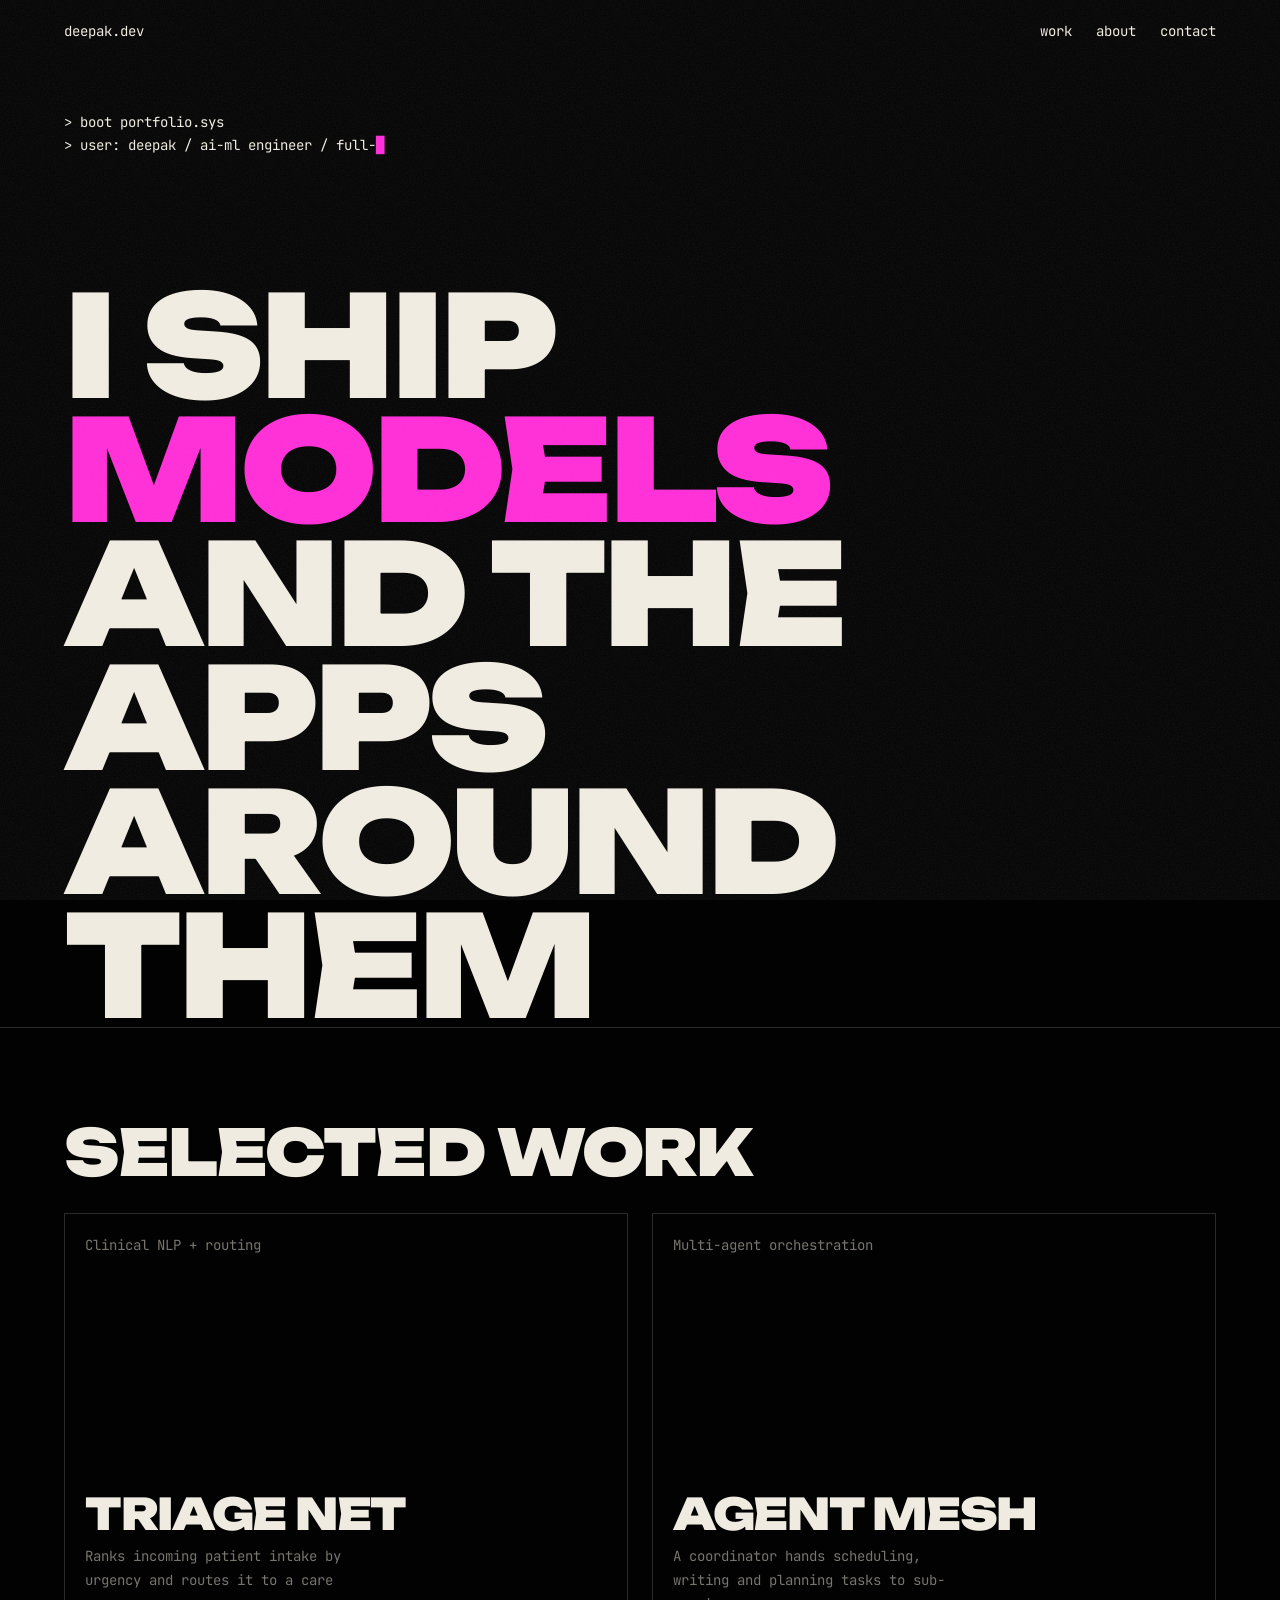
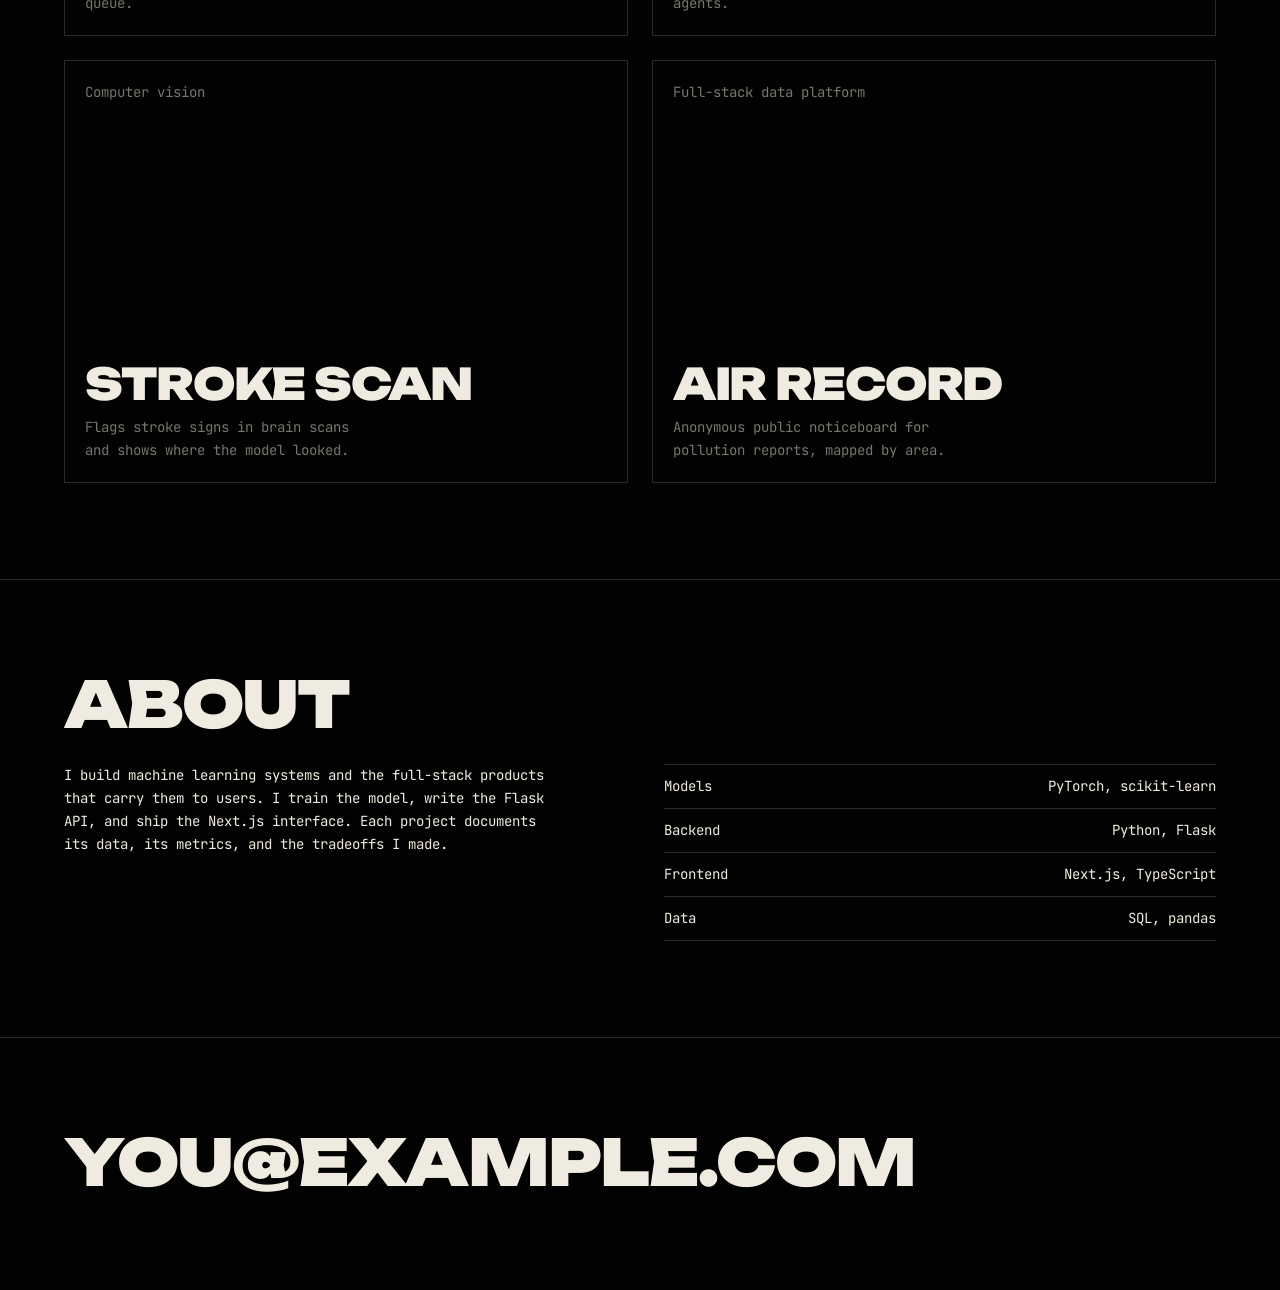
==== index.html @ a80f63e1 "init" ====
<!DOCTYPE html>
<html lang="en">
<head>
<meta charset="utf-8">
<meta name="viewport" content="width=device-width, initial-scale=1">
<title>Deepak | AI/ML Engineer</title>
<meta name="description" content="AI/ML engineer and full-stack developer. I ship models and the apps around them.">
<meta name="theme-color" content="#020202">
<link rel="preconnect" href="https://fonts.googleapis.com"><link rel="preconnect" href="https://fonts.gstatic.com" crossorigin><link href="https://fonts.googleapis.com/css2?family=JetBrains+Mono&amp;family=Unbounded:wght@900&amp;display=swap" rel="stylesheet">
<link rel="stylesheet" href="style.css">
</head>
<body>
<main>
  <div class="wrap">
    <nav aria-label="Primary">
      <span>deepak.dev</span>
      <span><a href="#work">work</a> &nbsp; <a href="#about">about</a> &nbsp; <a href="#contact">contact</a></span>
    </nav>
    <pre class="term" id="term" aria-label="Boot log">&gt; boot portfolio.sys
&gt; user: deepak / ai-ml engineer / full-stack
&gt; loading models ........ ok
&gt; loading pipelines ..... ok
&gt; 4 projects mounted. hover one to execute</pre>
    <h1 class="display h1">I ship<br><span class="ac">models</span><br>and the apps<br>around them</h1>
  </div>

  <section id="work"><div class="wrap">
    <h2 class="display h2">Selected work</h2>
    <div class="grid">
      <a href="work/triage-net.html" class="card" data-execute>
        <div class="meta">
          <span class="dim">Clinical NLP + routing</span>
          <div><h3 class="display">Triage Net</h3><p>Ranks incoming patient intake by urgency and routes it to a care queue.</p></div>
        </div>
        <div class="reveal" aria-hidden="true"><div class="shot"></div></div>
        <div class="cap" aria-hidden="true"><span>Triage Net</span><span>Python</span></div>
      </a>
      <a href="work/agent-mesh.html" class="card" data-execute>
        <div class="meta">
          <span class="dim">Multi-agent orchestration</span>
          <div><h3 class="display">Agent Mesh</h3><p>A coordinator hands scheduling, writing and planning tasks to sub-agents.</p></div>
        </div>
        <div class="reveal" aria-hidden="true"><div class="shot"></div></div>
        <div class="cap" aria-hidden="true"><span>Agent Mesh</span><span>Python</span></div>
      </a>
      <a href="work/stroke-scan.html" class="card" data-execute>
        <div class="meta">
          <span class="dim">Computer vision</span>
          <div><h3 class="display">Stroke Scan</h3><p>Flags stroke signs in brain scans and shows where the model looked.</p></div>
        </div>
        <div class="reveal" aria-hidden="true"><div class="shot"></div></div>
        <div class="cap" aria-hidden="true"><span>Stroke Scan</span><span>Python</span></div>
      </a>
      <a href="work/air-record.html" class="card" data-execute>
        <div class="meta">
          <span class="dim">Full-stack data platform</span>
          <div><h3 class="display">Air Record</h3><p>Anonymous public noticeboard for pollution reports, mapped by area.</p></div>
        </div>
        <div class="reveal" aria-hidden="true"><div class="shot"></div></div>
        <div class="cap" aria-hidden="true"><span>Air Record</span><span>Python</span></div>
      </a>
    </div>
  </div></section>

  <section id="about"><div class="wrap">
    <h2 class="display h2">About</h2>
    <div class="about">
      <p>I build machine learning systems and the full-stack products that carry them to users. I train the model, write the Flask API, and ship the Next.js interface. Each project documents its data, its metrics, and the tradeoffs I made.</p>
      <ul class="skills">
        <li><span>Models</span><span>PyTorch, scikit-learn</span></li>
        <li><span>Backend</span><span>Python, Flask</span></li>
        <li><span>Frontend</span><span>Next.js, TypeScript</span></li>
        <li><span>Data</span><span>SQL, pandas</span></li>
      </ul>
    </div>
  </div></section>

  <section id="contact"><div class="wrap">
    <!-- TODO: replace with your real email -->
    <a class="display h2 contact" href="mailto:you@example.com">you@example.com</a>
  </div></section>
</main>
<div class="vf" aria-hidden="true"><i></i><i></i><i></i><i></i><b>EXECUTE</b></div>
<script src="script.js"></script>
</body>
</html>
---- style.css ----
:root { --bg:#020202; --fg:#EFEBE0; --ac:#FF2BD6; --dim:#77756d; --line:#2b2b2b;
  --noise:url("data:image/svg+xml;utf8,<svg xmlns='http://www.w3.org/2000/svg' width='160' height='160'><filter id='n'><feTurbulence type='fractalNoise' baseFrequency='.85' numOctaves='2' stitchTiles='stitch'/><feColorMatrix values='0 0 0 0 1 0 0 0 0 1 0 0 0 0 1 0 0 0 .9 0'/></filter><rect width='100%' height='100%' filter='url(%23n)'/></svg>"); }
* { box-sizing:border-box; margin:0; padding:0; }
body { background:var(--bg); color:var(--fg); font-family:'JetBrains Mono',monospace; font-size:14px; line-height:1.65; }
body::after { content:""; position:fixed; inset:0; background:var(--noise); opacity:.07; mix-blend-mode:screen; pointer-events:none; z-index:90; }
a { color:inherit; text-decoration:none; }
::selection { background:var(--ac); color:#000; }
:focus-visible { outline:2px solid var(--ac); outline-offset:3px; }
@media (pointer:fine) { html.js * { cursor:none !important; } }

.wrap { max-width:1200px; margin:0 auto; padding:0 24px; }
.display { font-family:'Unbounded',sans-serif; font-weight:900; text-transform:uppercase; line-height:.88; letter-spacing:-.03em; }
.h1 { font-size:clamp(44px,11vw,152px); }
.h2 { font-size:clamp(28px,5vw,64px); margin-bottom:32px; }
section { padding:96px 0; border-top:1px solid var(--line); }
.ac { color:var(--ac); }
.dim { color:var(--dim); }

nav { display:flex; justify-content:space-between; padding:20px 0; }
nav a:hover { color:var(--ac); }
.term { min-height:9.5em; margin:48px 0 40px; white-space:pre-wrap; font-family:inherit; }
.blink { color:var(--ac); animation:blink 1s steps(1) infinite; }
@keyframes blink { 50% { opacity:0; } }

.grid { display:grid; grid-template-columns:repeat(2,1fr); gap:24px; }
@media (max-width:760px) { .grid { grid-template-columns:1fr; } }
.card { position:relative; display:block; aspect-ratio:4/3; border:1px solid var(--line); overflow:hidden; padding:20px; }
.card .meta { position:relative; z-index:1; display:flex; flex-direction:column; justify-content:space-between; height:100%; }
.card h3 { font-size:clamp(24px,3.4vw,44px); }
.card p { max-width:34ch; margin-top:12px; color:var(--dim); }
.reveal { position:absolute; inset:0; z-index:2; padding:12px 12px 56px; background:var(--fg); clip-path:inset(0 100% 0 0); transition:clip-path .16s steps(5); }
.card:hover .reveal, .card:focus-visible .reveal { clip-path:inset(0 0 0 0); animation:flash .22s steps(2); }
@keyframes flash { 0% { filter:brightness(4); } 50% { filter:invert(1); } 100% { filter:none; } }
.shot { position:relative; width:100%; height:100%; background-size:cover; background-position:center; filter:grayscale(1) contrast(1.9) brightness(.9);
  background-image:radial-gradient(circle at 30% 35%, #fff 0 6%, transparent 28%), repeating-radial-gradient(circle at 70% 70%, #000 0 3px, #bbb 3px 6px), linear-gradient(135deg,#000,#888); }
.shot::after { content:""; position:absolute; inset:0; background:var(--noise); opacity:.5; mix-blend-mode:multiply; }
.cap { position:absolute; left:16px; right:16px; bottom:14px; z-index:3; color:#000; display:flex; justify-content:space-between; font-weight:700; clip-path:inset(0 100% 0 0); transition:clip-path .16s steps(5); }
.card:hover .cap, .card:focus-visible .cap { clip-path:inset(0 0 0 0); }

.vf { position:fixed; left:0; top:0; width:46px; height:46px; z-index:100; pointer-events:none; opacity:0; display:block; transition:width .12s steps(3), height .12s steps(3); }
.vf i { position:absolute; width:12px; height:12px; border:2px solid var(--ac); }
.vf i:nth-child(1){ left:0; top:0; border-right:0; border-bottom:0; }
.vf i:nth-child(2){ right:0; top:0; border-left:0; border-bottom:0; }
.vf i:nth-child(3){ left:0; bottom:0; border-right:0; border-top:0; }
.vf i:nth-child(4){ right:0; bottom:0; border-left:0; border-top:0; }
.vf b { display:none; font-size:12px; letter-spacing:.12em; color:#000; }
.vf[data-mode="execute"] { width:128px; height:34px; background:var(--ac); align-items:center; justify-content:center; display:flex; }
.vf[data-mode="execute"] i { display:none; }
.vf[data-mode="execute"] b { display:block; }
@media (pointer:coarse) { .vf { display:none; } }

.about { display:grid; grid-template-columns:1fr 1fr; gap:48px; }
@media (max-width:760px) { .about { grid-template-columns:1fr; } }
.about p { max-width:60ch; }
.skills { list-style:none; border-top:1px solid var(--line); }
.skills li { display:flex; justify-content:space-between; padding:10px 0; border-bottom:1px solid var(--line); }

.back:hover, .contact:hover { color:var(--ac); }
.block { margin-top:72px; }
.block h2 { font-size:clamp(22px,3.4vw,40px); margin-bottom:24px; }
pre.arch { border:1px solid var(--line); padding:24px; overflow-x:auto; color:var(--ac); font-family:inherit; }
.steps { list-style:none; counter-reset:s; border-top:1px solid var(--line); }
.steps li { counter-increment:s; display:flex; gap:20px; padding:12px 0; border-bottom:1px solid var(--line); }
.steps li::before { content:counter(s,decimal-leading-zero); color:var(--ac); }
.chips { display:flex; flex-wrap:wrap; gap:8px; }
.chips span { border:1px solid var(--fg); padding:4px 12px; }
.metrics { display:grid; grid-template-columns:repeat(auto-fit,minmax(200px,1fr)); gap:1px; background:var(--line); border:1px solid var(--line); }
.metrics div { background:var(--bg); padding:24px; }
.metrics strong { display:block; font-family:'Unbounded',sans-serif; font-size:clamp(28px,4vw,48px); color:var(--ac); }

@media (prefers-reduced-motion:reduce) { .reveal, .cap, .vf { transition:none; } .card:hover .reveal { animation:none; } .blink { animation:none; } }

.term-static { display:block; }
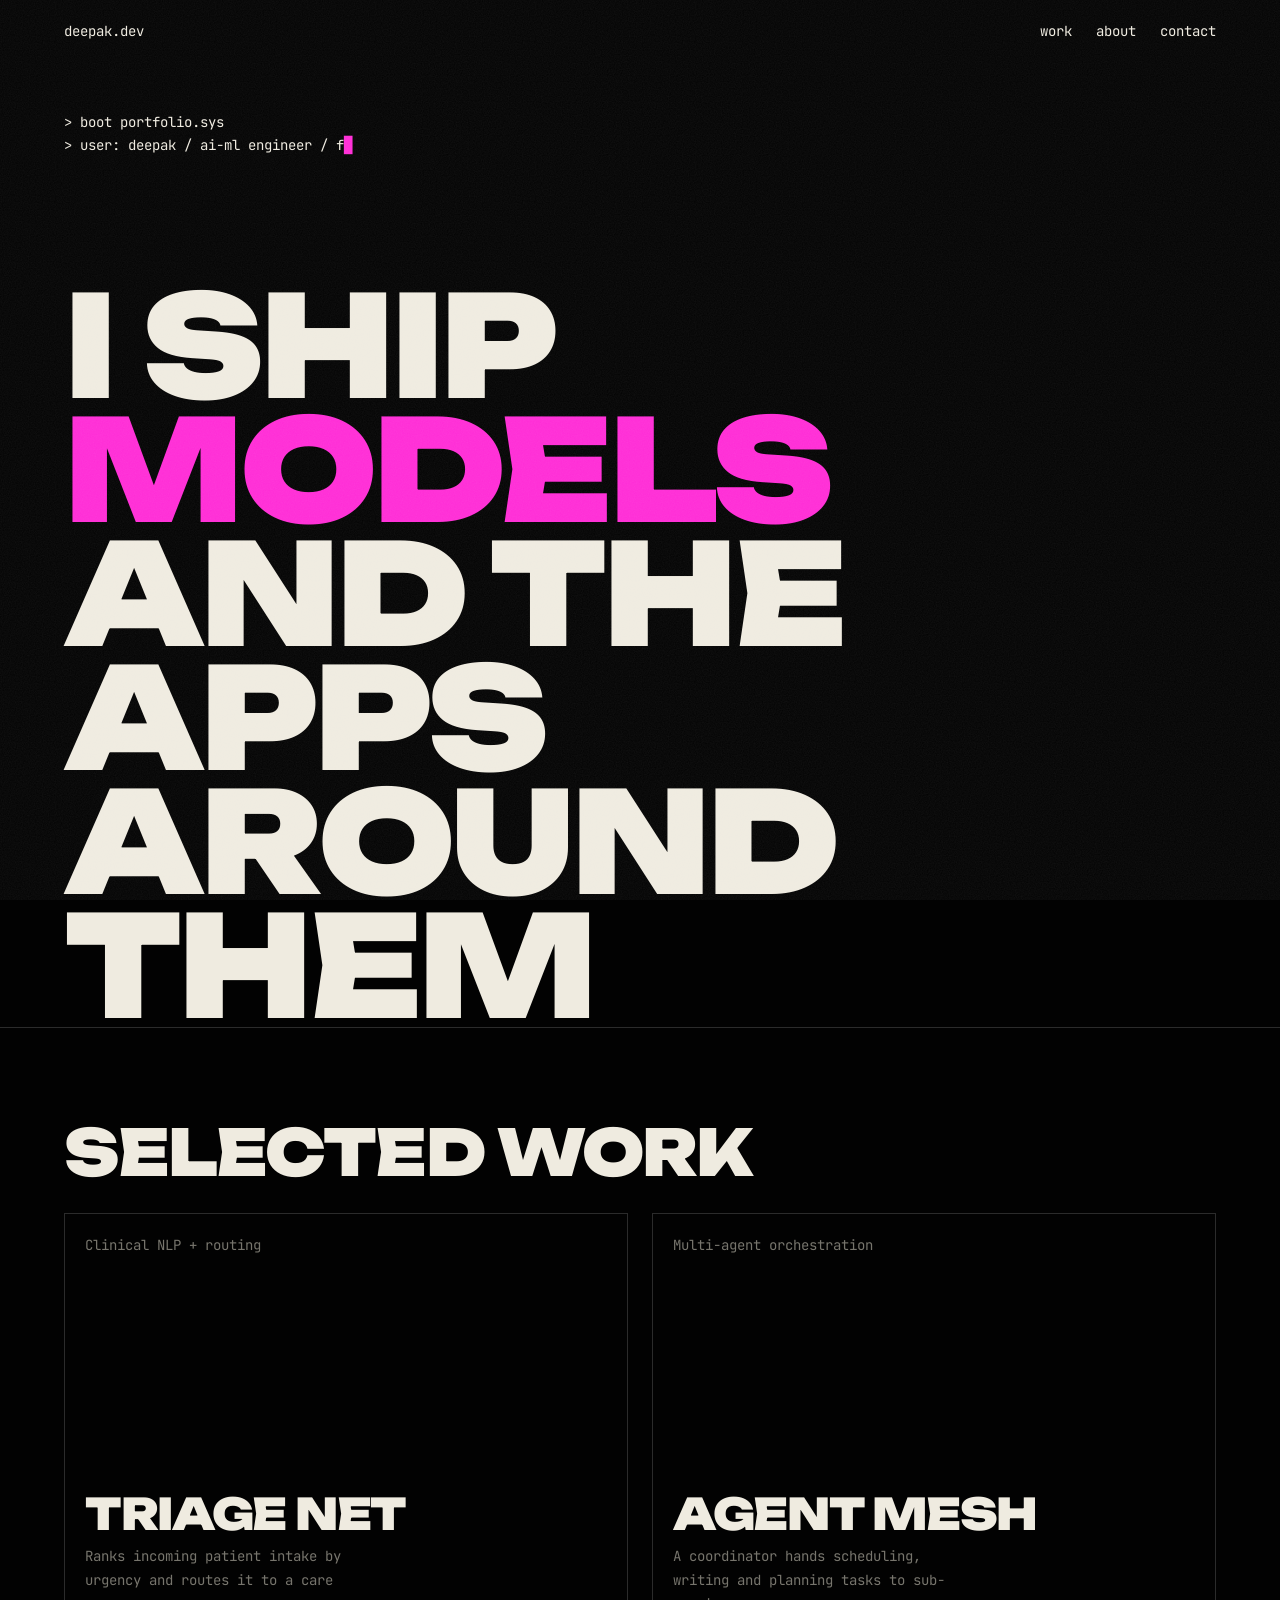
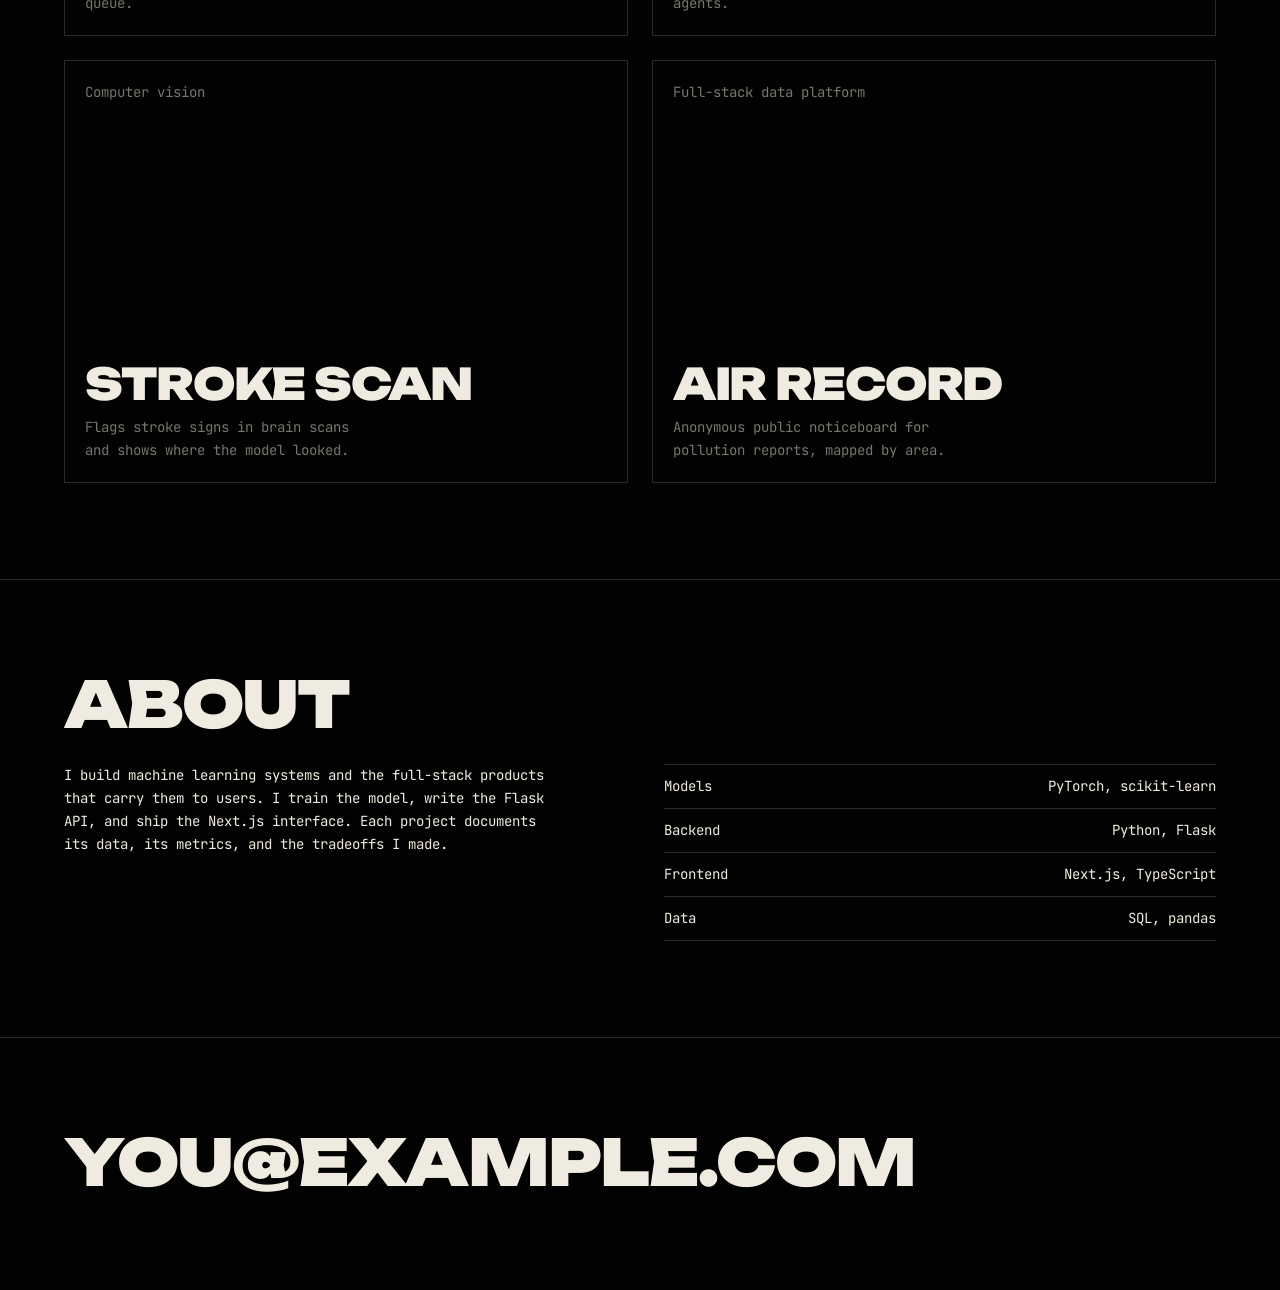
==== commit d1c6c33c: "Update index.html" ====
--- a/index.html
+++ b/index.html
@@ -77,7 +77,7 @@
 
   <section id="contact"><div class="wrap">
     <!-- TODO: replace with your real email -->
-    <a class="display h2 contact" href="mailto:you@example.com">you@example.com</a>
+    <a class="display h2 contact" href="mailto:deepakmeno51@gmail.com">you@example.com</a>
   </div></section>
 </main>
 <div class="vf" aria-hidden="true"><i></i><i></i><i></i><i></i><b>EXECUTE</b></div>
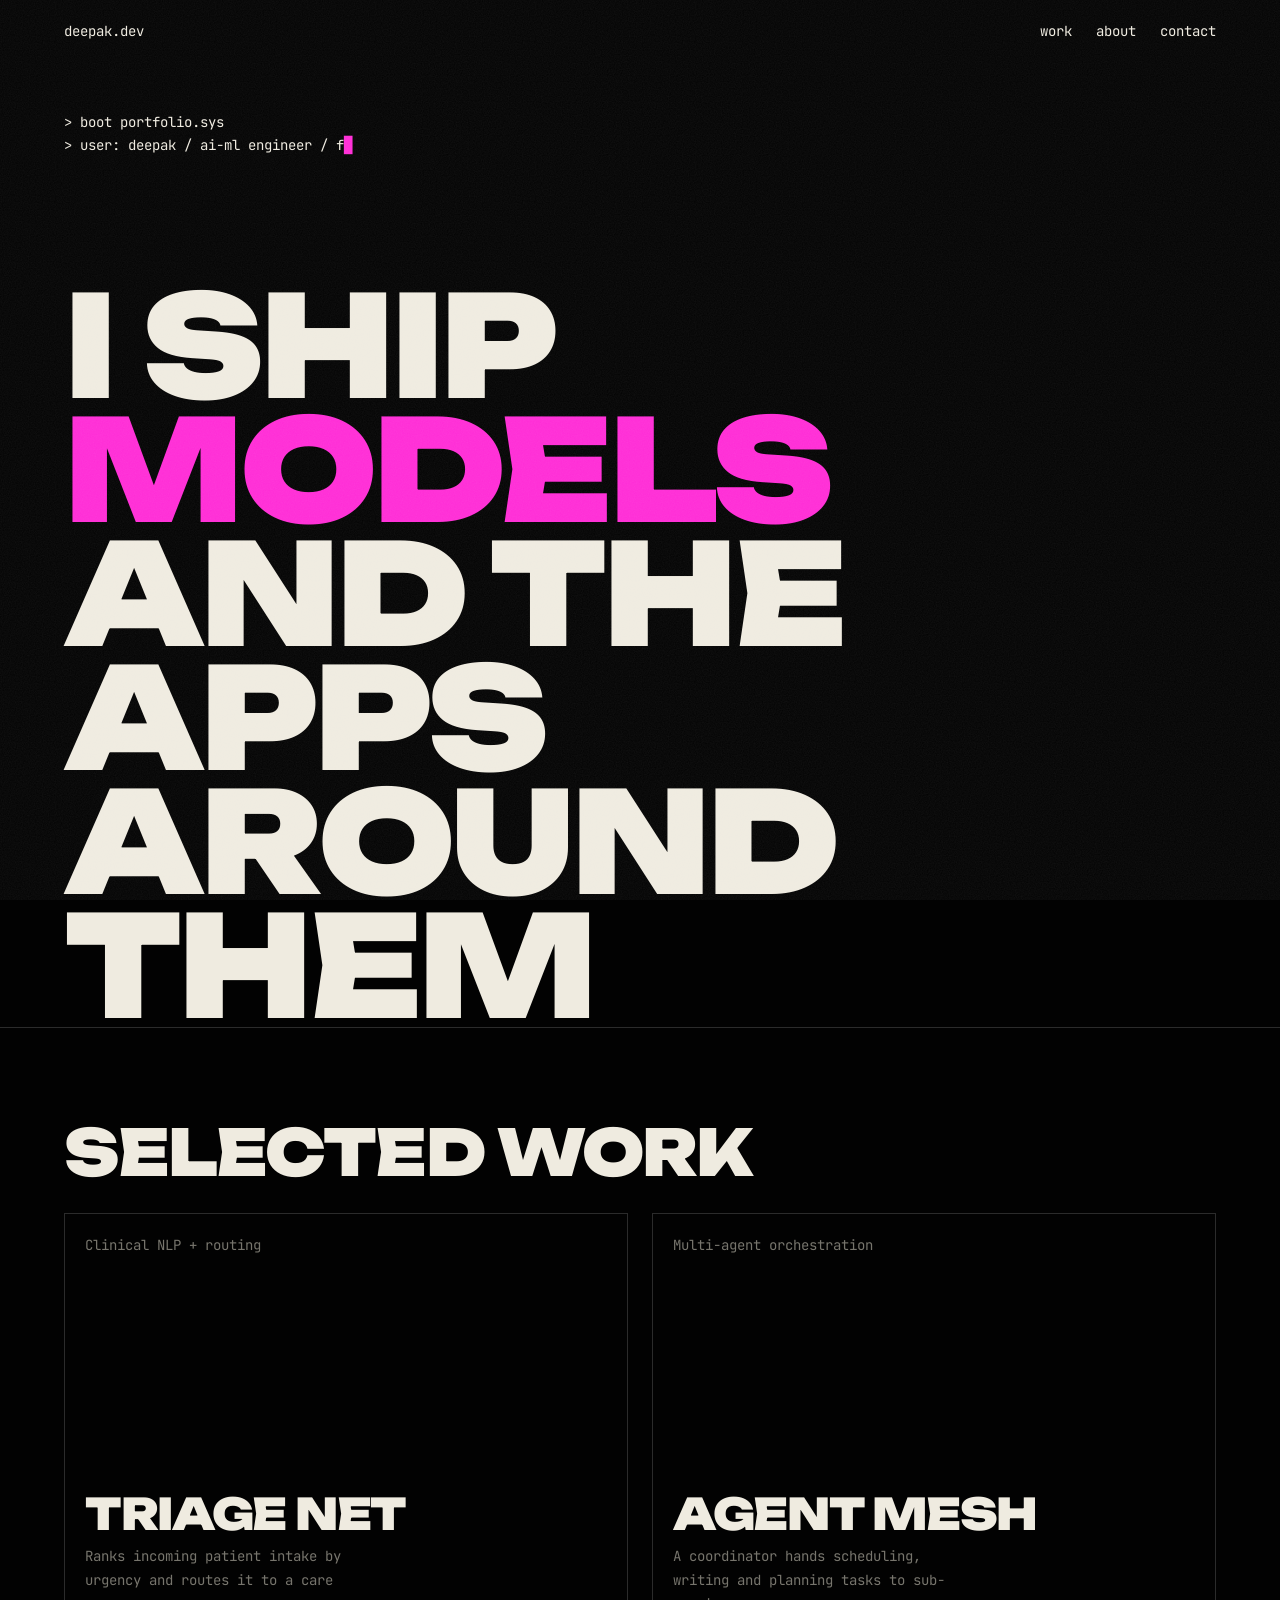
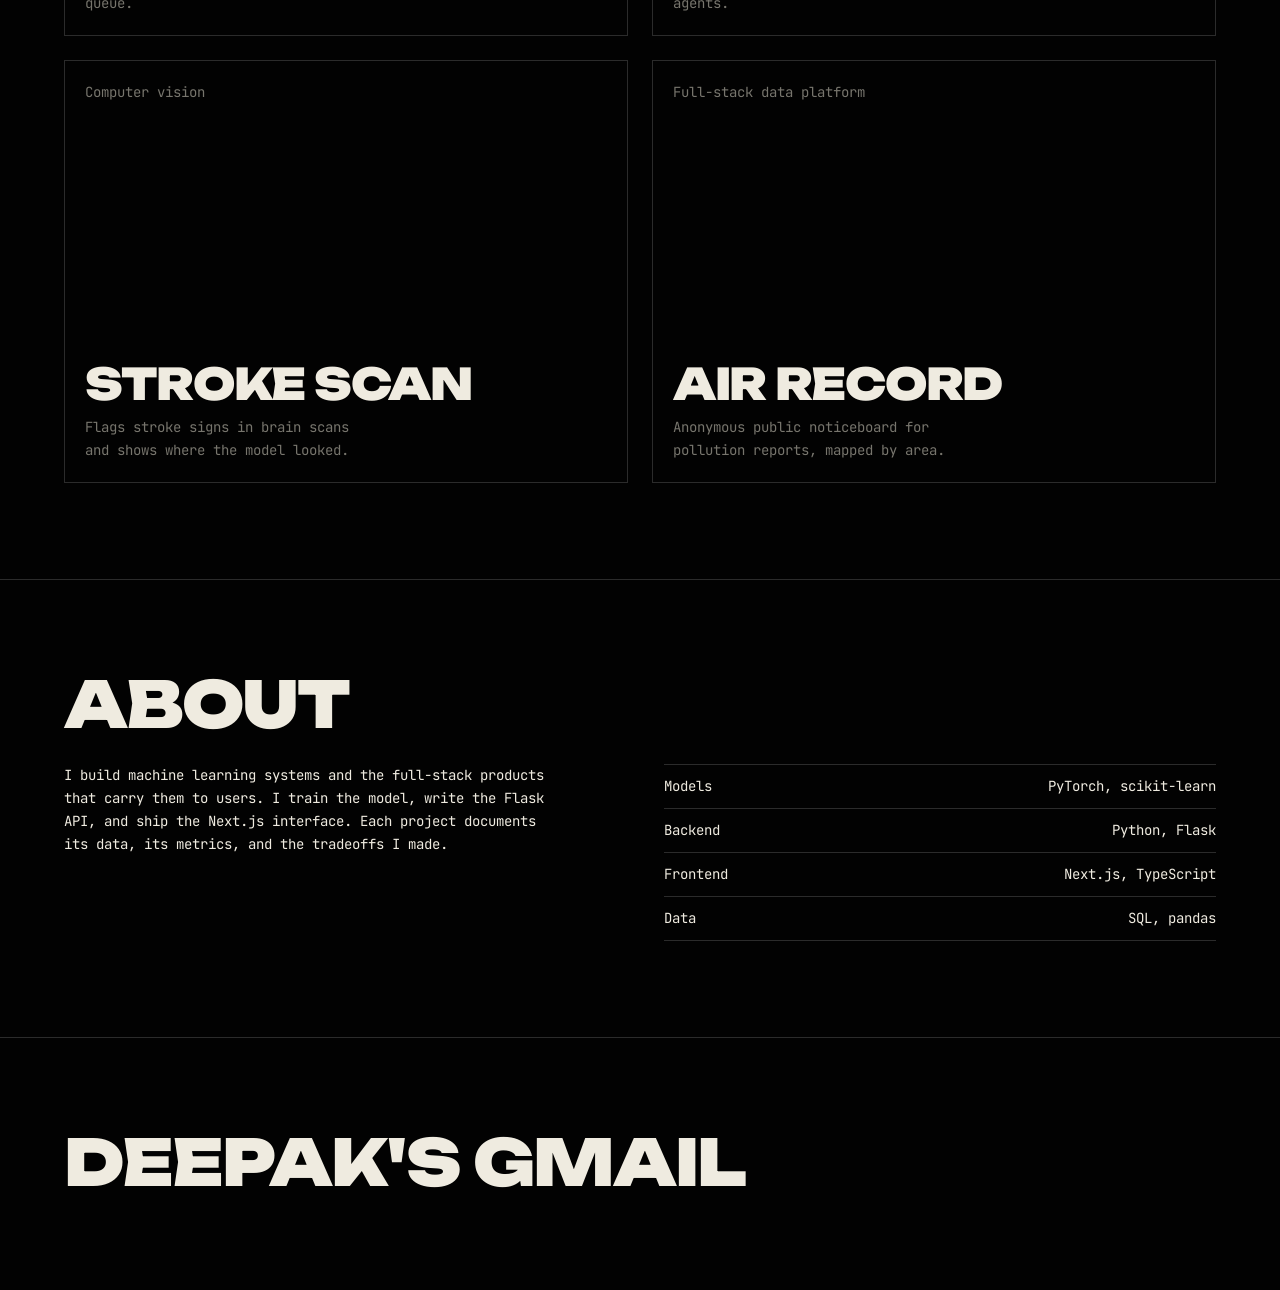
==== commit 0b3dcb51: "Update index.html" ====
--- a/index.html
+++ b/index.html
@@ -77,7 +77,7 @@
 
   <section id="contact"><div class="wrap">
     <!-- TODO: replace with your real email -->
-    <a class="display h2 contact" href="mailto:deepakmeno51@gmail.com">you@example.com</a>
+    <a class="display h2 contact" href="mailto:deepakmeno51@gmail.com">Deepak's Gmail</a>
   </div></section>
 </main>
 <div class="vf" aria-hidden="true"><i></i><i></i><i></i><i></i><b>EXECUTE</b></div>
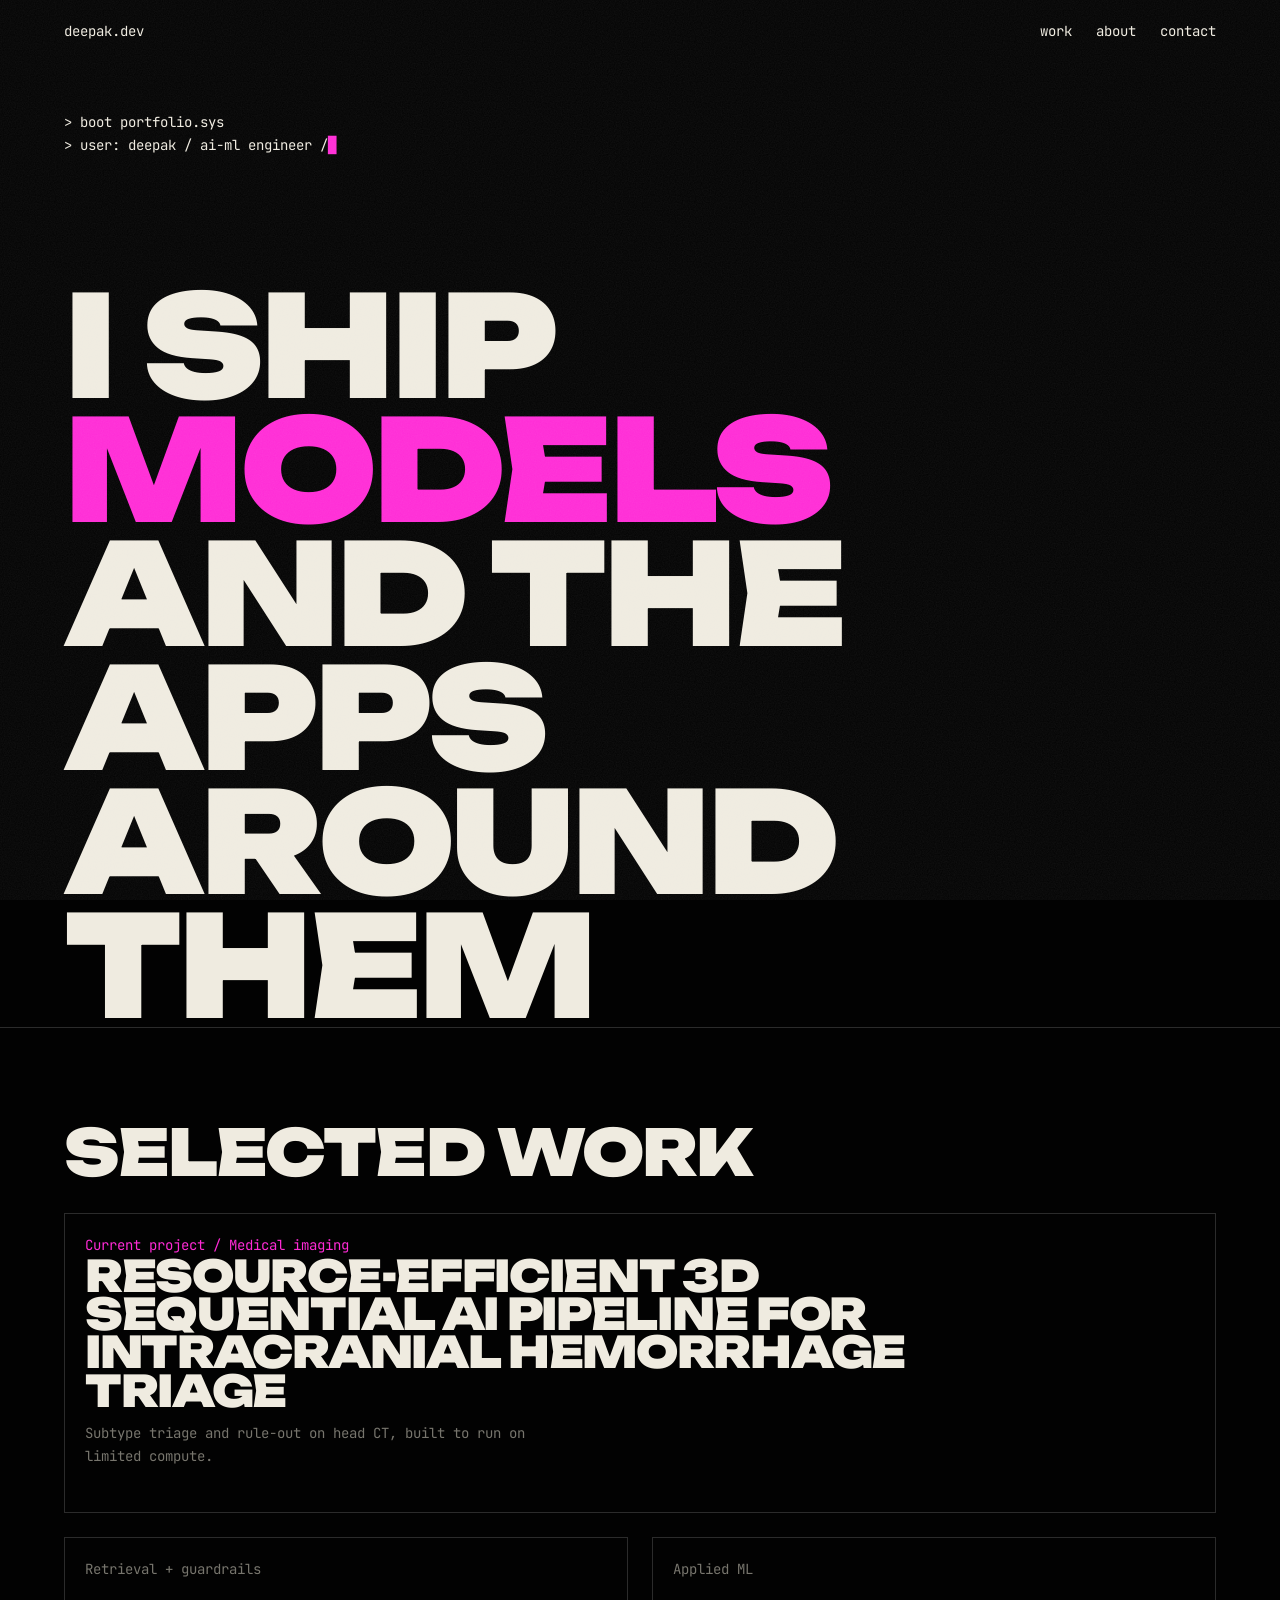
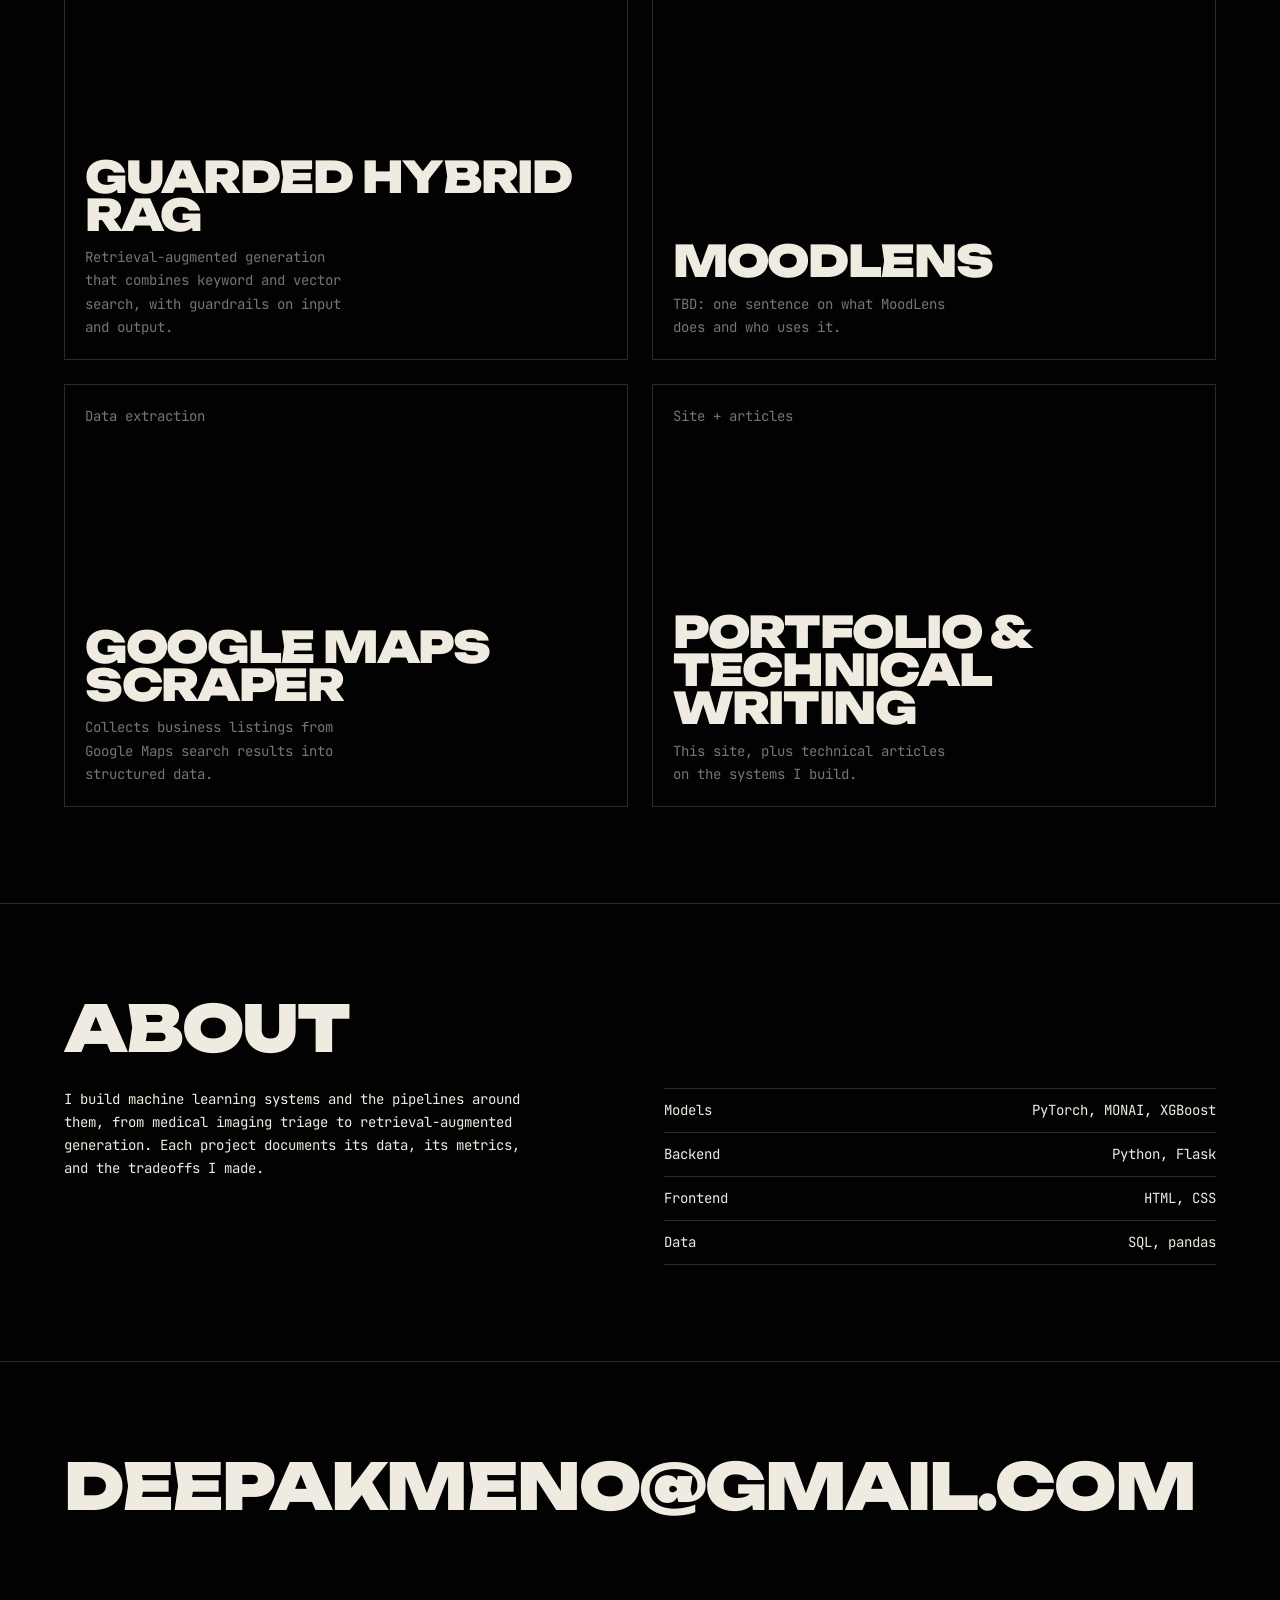
==== commit 83665db4: "updatezz" ====
--- a/index.html
+++ b/index.html
@@ -20,44 +20,55 @@
 &gt; user: deepak / ai-ml engineer / full-stack
 &gt; loading models ........ ok
 &gt; loading pipelines ..... ok
-&gt; 4 projects mounted. hover one to execute</pre>
+&gt; 5 projects mounted. hover one to execute</pre>
     <h1 class="display h1">I ship<br><span class="ac">models</span><br>and the apps<br>around them</h1>
   </div>
 
   <section id="work"><div class="wrap">
     <h2 class="display h2">Selected work</h2>
+    <a href="work/ich-triage.html" class="card featured" data-execute>
+      <div class="meta">
+        <span class="ac">Current project / Medical imaging</span>
+        <div>
+          <h3 class="display">Resource-Efficient 3D Sequential AI Pipeline for Intracranial Hemorrhage Triage</h3>
+          <p>Subtype triage and rule-out on head CT, built to run on limited compute.</p>
+        </div>
+      </div>
+      <div class="reveal" aria-hidden="true"><div class="shot"></div></div>
+      <div class="cap" aria-hidden="true"><span>ICH Triage</span><span>PyTorch</span></div>
+    </a>
     <div class="grid">
-      <a href="work/triage-net.html" class="card" data-execute>
+      <a href="work/guarded-hybrid-rag.html" class="card" data-execute>
         <div class="meta">
-          <span class="dim">Clinical NLP + routing</span>
-          <div><h3 class="display">Triage Net</h3><p>Ranks incoming patient intake by urgency and routes it to a care queue.</p></div>
+          <span class="dim">Retrieval + guardrails</span>
+          <div><h3 class="display">Guarded Hybrid RAG</h3><p>Retrieval-augmented generation that combines keyword and vector search, with guardrails on input and output.</p></div>
         </div>
         <div class="reveal" aria-hidden="true"><div class="shot"></div></div>
-        <div class="cap" aria-hidden="true"><span>Triage Net</span><span>Python</span></div>
+        <div class="cap" aria-hidden="true"><span>Guarded Hybrid RAG</span><span>Python</span></div>
       </a>
-      <a href="work/agent-mesh.html" class="card" data-execute>
+      <a href="work/moodlens.html" class="card" data-execute>
         <div class="meta">
-          <span class="dim">Multi-agent orchestration</span>
-          <div><h3 class="display">Agent Mesh</h3><p>A coordinator hands scheduling, writing and planning tasks to sub-agents.</p></div>
+          <span class="dim">Applied ML</span>
+          <div><h3 class="display">MoodLens</h3><p>TBD: one sentence on what MoodLens does and who uses it.</p></div>
         </div>
         <div class="reveal" aria-hidden="true"><div class="shot"></div></div>
-        <div class="cap" aria-hidden="true"><span>Agent Mesh</span><span>Python</span></div>
+        <div class="cap" aria-hidden="true"><span>MoodLens</span><span>Python</span></div>
       </a>
-      <a href="work/stroke-scan.html" class="card" data-execute>
+      <a href="work/google-maps-scraper.html" class="card" data-execute>
         <div class="meta">
-          <span class="dim">Computer vision</span>
-          <div><h3 class="display">Stroke Scan</h3><p>Flags stroke signs in brain scans and shows where the model looked.</p></div>
+          <span class="dim">Data extraction</span>
+          <div><h3 class="display">Google Maps Scraper</h3><p>Collects business listings from Google Maps search results into structured data.</p></div>
         </div>
         <div class="reveal" aria-hidden="true"><div class="shot"></div></div>
-        <div class="cap" aria-hidden="true"><span>Stroke Scan</span><span>Python</span></div>
+        <div class="cap" aria-hidden="true"><span>Google Maps Scraper</span><span>Python</span></div>
       </a>
-      <a href="work/air-record.html" class="card" data-execute>
+      <a href="work/portfolio-writing.html" class="card" data-execute>
         <div class="meta">
-          <span class="dim">Full-stack data platform</span>
-          <div><h3 class="display">Air Record</h3><p>Anonymous public noticeboard for pollution reports, mapped by area.</p></div>
+          <span class="dim">Site + articles</span>
+          <div><h3 class="display">Portfolio &amp; Technical Writing</h3><p>This site, plus technical articles on the systems I build.</p></div>
         </div>
         <div class="reveal" aria-hidden="true"><div class="shot"></div></div>
-        <div class="cap" aria-hidden="true"><span>Air Record</span><span>Python</span></div>
+        <div class="cap" aria-hidden="true"><span>Portfolio &amp; Technical Writing</span><span>HTML</span></div>
       </a>
     </div>
   </div></section>
@@ -65,19 +76,18 @@
   <section id="about"><div class="wrap">
     <h2 class="display h2">About</h2>
     <div class="about">
-      <p>I build machine learning systems and the full-stack products that carry them to users. I train the model, write the Flask API, and ship the Next.js interface. Each project documents its data, its metrics, and the tradeoffs I made.</p>
+      <p>I build machine learning systems and the pipelines around them, from medical imaging triage to retrieval-augmented generation. Each project documents its data, its metrics, and the tradeoffs I made.</p>
       <ul class="skills">
-        <li><span>Models</span><span>PyTorch, scikit-learn</span></li>
+        <li><span>Models</span><span>PyTorch, MONAI, XGBoost</span></li>
         <li><span>Backend</span><span>Python, Flask</span></li>
-        <li><span>Frontend</span><span>Next.js, TypeScript</span></li>
+        <li><span>Frontend</span><span>HTML, CSS</span></li>
         <li><span>Data</span><span>SQL, pandas</span></li>
       </ul>
     </div>
   </div></section>
 
   <section id="contact"><div class="wrap">
-    <!-- TODO: replace with your real email -->
-    <a class="display h2 contact" href="mailto:deepakmeno51@gmail.com">Deepak's Gmail</a>
+    <a class="display h2 contact" href="mailto:deepakmeno@gmail.com">deepakmeno@gmail.com</a>
   </div></section>
 </main>
 <div class="vf" aria-hidden="true"><i></i><i></i><i></i><i></i><b>EXECUTE</b></div>
--- a/style.css
+++ b/style.css
@@ -71,3 +71,7 @@
 @media (prefers-reduced-motion:reduce) { .reveal, .cap, .vf { transition:none; } .card:hover .reveal { animation:none; } .blink { animation:none; } }
 
 .term-static { display:block; }
+
+.card.featured { aspect-ratio:auto; min-height:300px; margin-bottom:24px; }
+.card.featured p { max-width:56ch; }
+.card.featured h3 { max-width:24ch; }
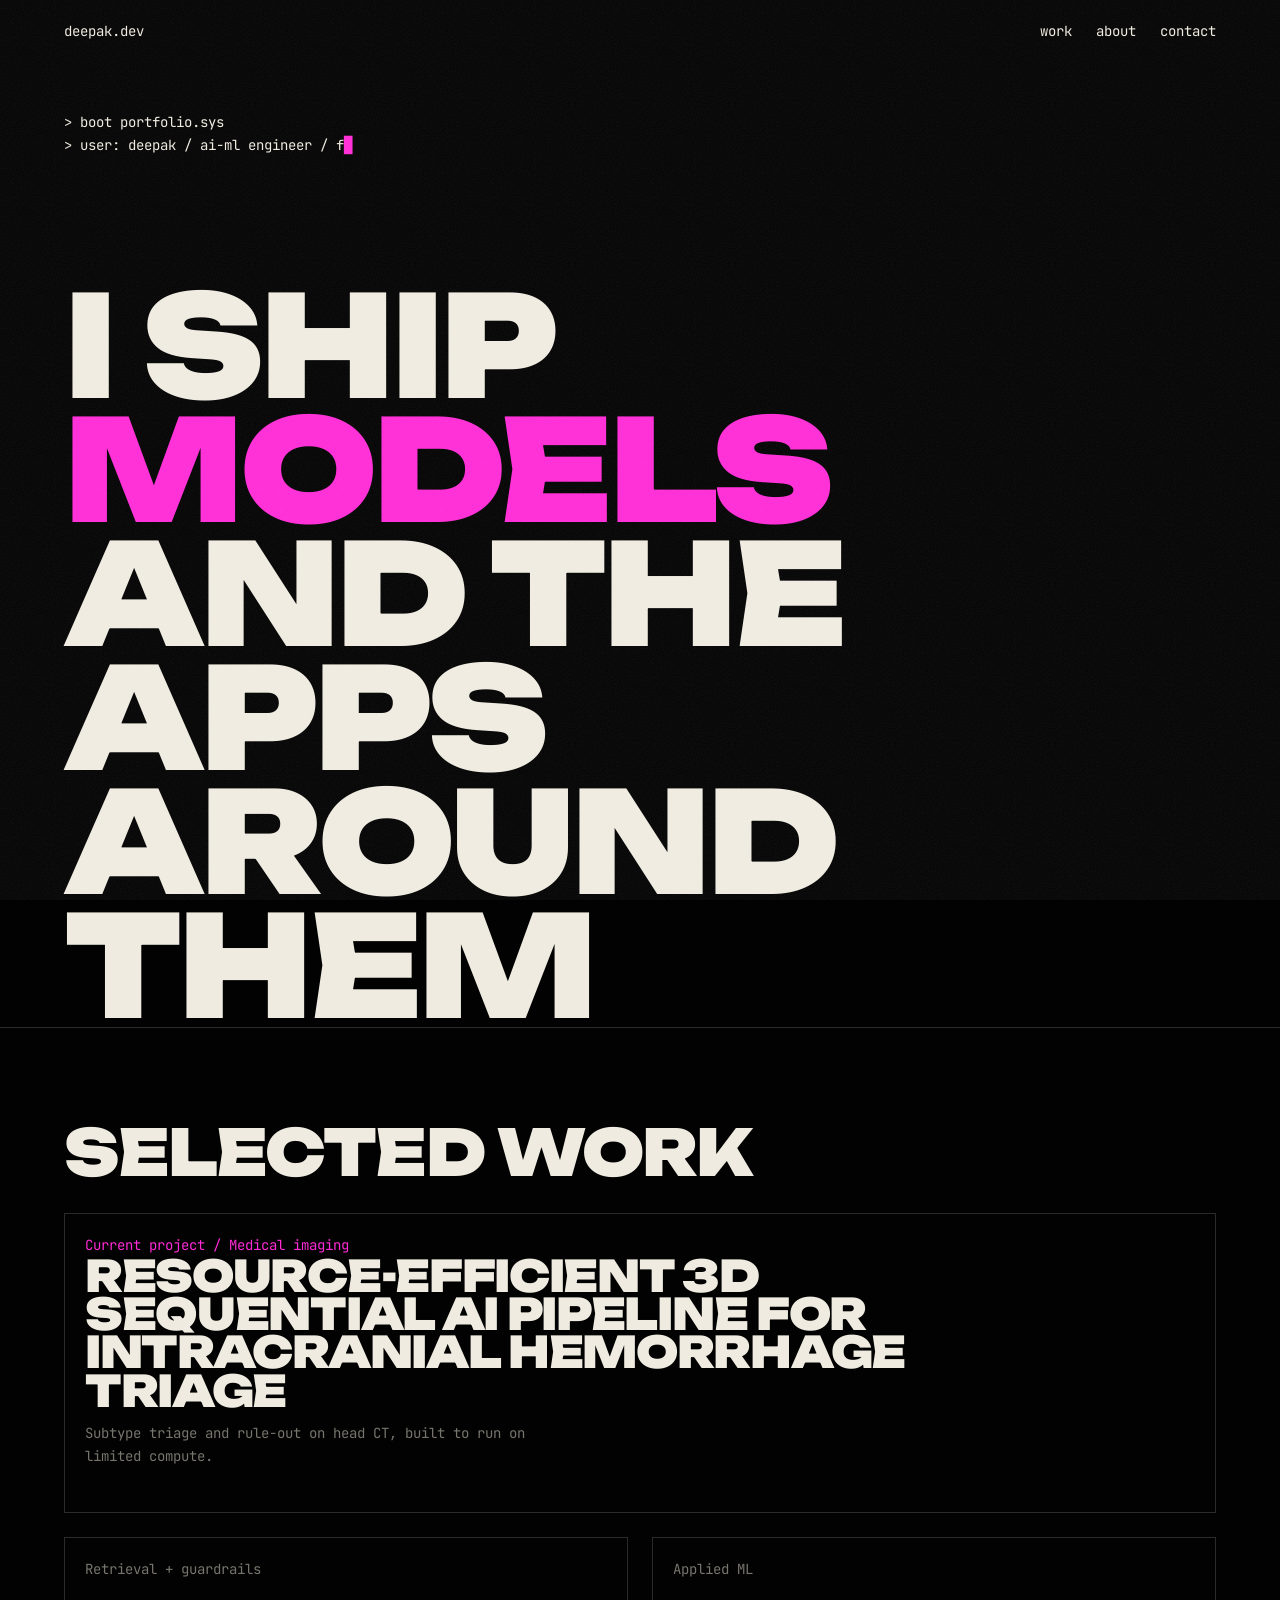
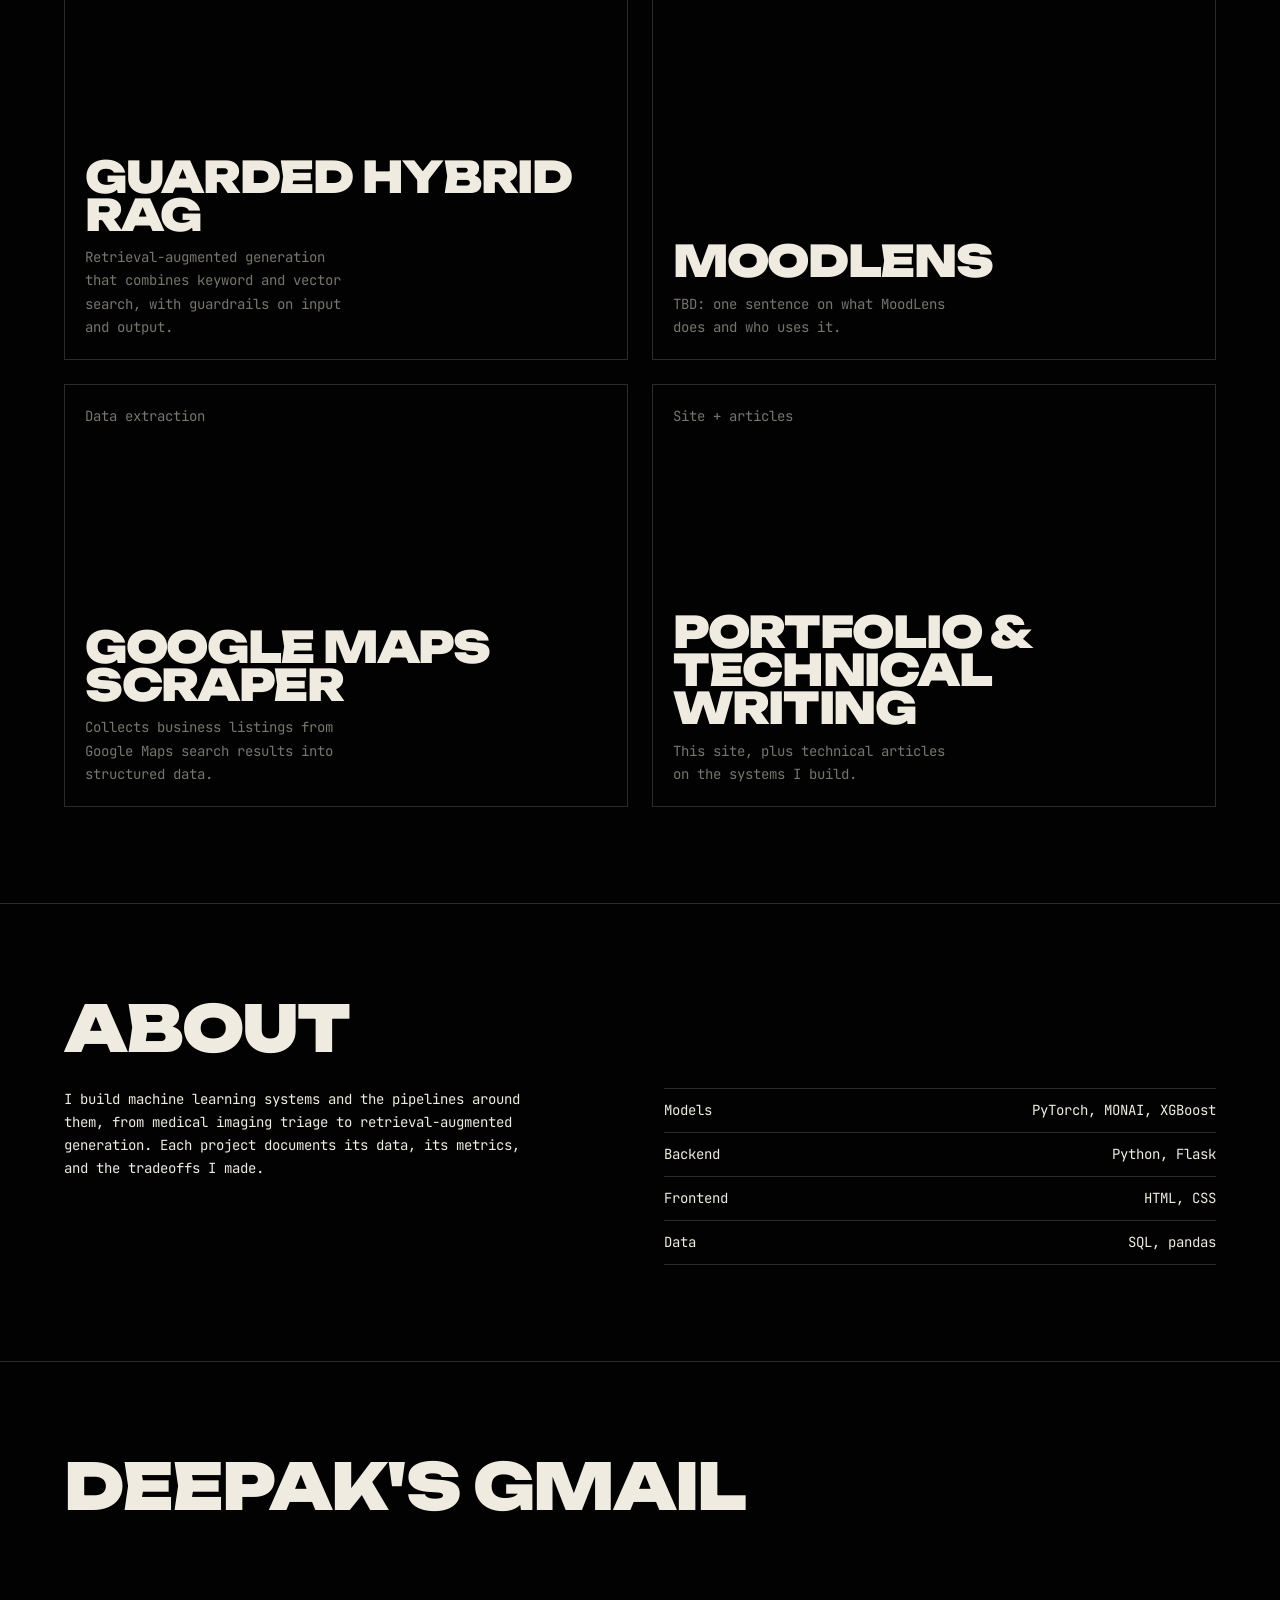
==== commit 4a3628f5: "lol" ====
--- a/index.html
+++ b/index.html
@@ -87,7 +87,7 @@
   </div></section>
 
   <section id="contact"><div class="wrap">
-    <a class="display h2 contact" href="mailto:deepakmeno@gmail.com">deepakmeno@gmail.com</a>
+    <a class="display h2 contact" href="mailto:deepakmeno51@gmail.com">Deepak's Gmail</a>
   </div></section>
 </main>
 <div class="vf" aria-hidden="true"><i></i><i></i><i></i><i></i><b>EXECUTE</b></div>
